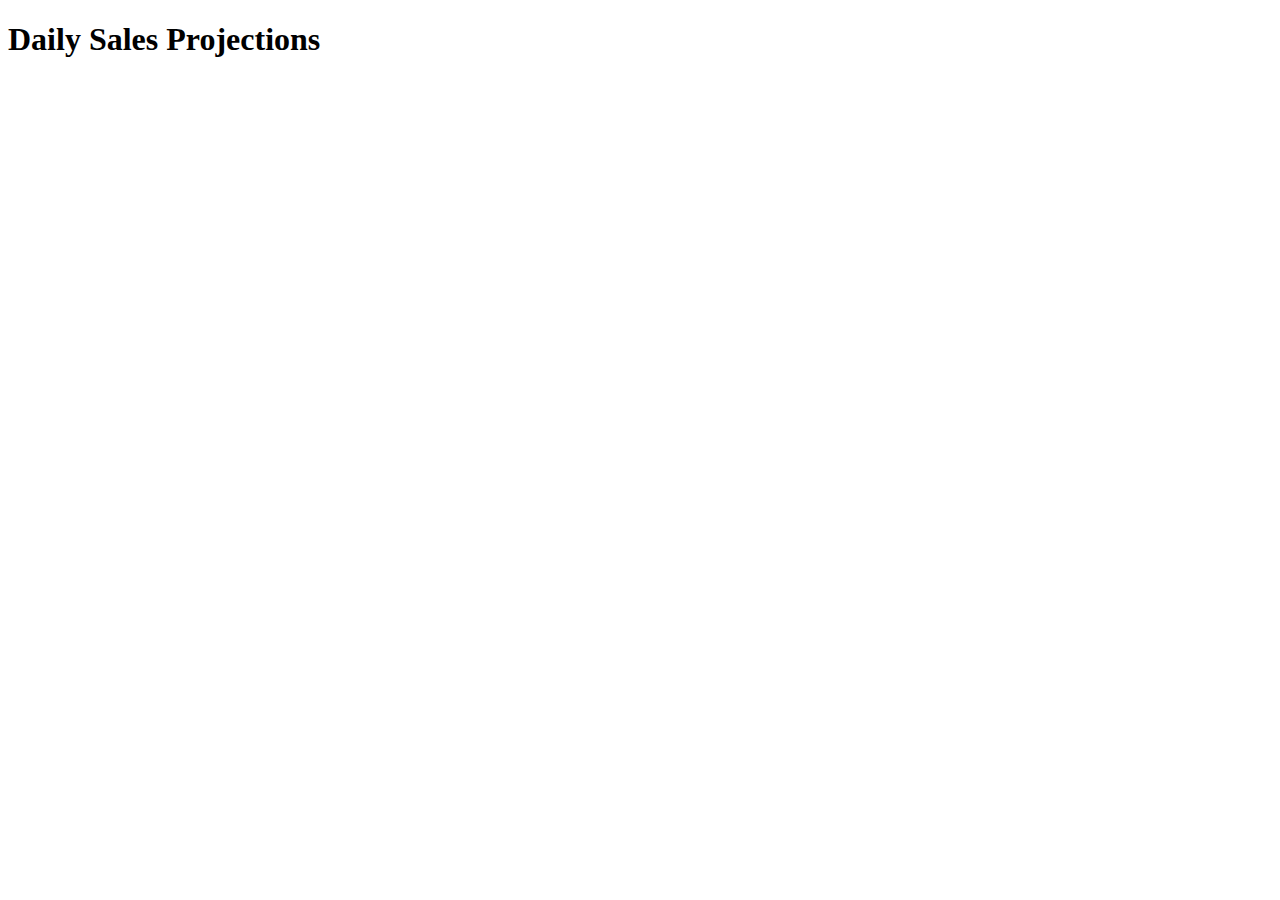
==== index.html @ 95c08f30 "created objects" ====
<!DOCTYPE html>
<html lang="en">
<head>
    <title>Cookie Stand</title>
    <link href="style.css" type="text/css" rel="stylesheet" />
</head>
<body>
    <h1>Daily Sales Projections</h1>
    <script src="app.js"></script>    
</body>
</html>
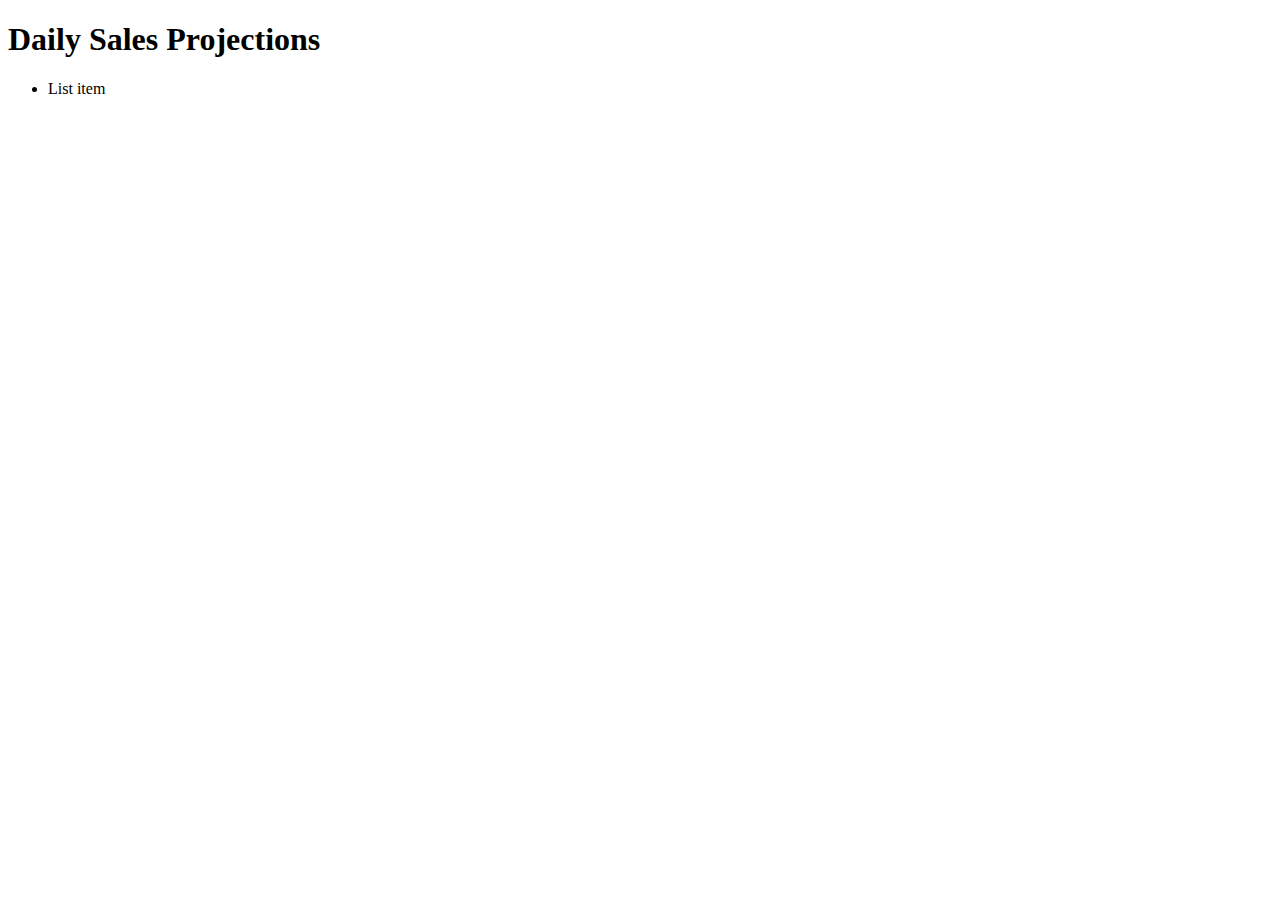
==== commit 8b3a1c93: "new branch, initial commit" ====
--- a/index.html
+++ b/index.html
@@ -6,6 +6,7 @@
 </head>
 <body>
     <h1>Daily Sales Projections</h1>
+    <ul id="store-list"></ul>
     <script src="app.js"></script>    
 </body>
 </html>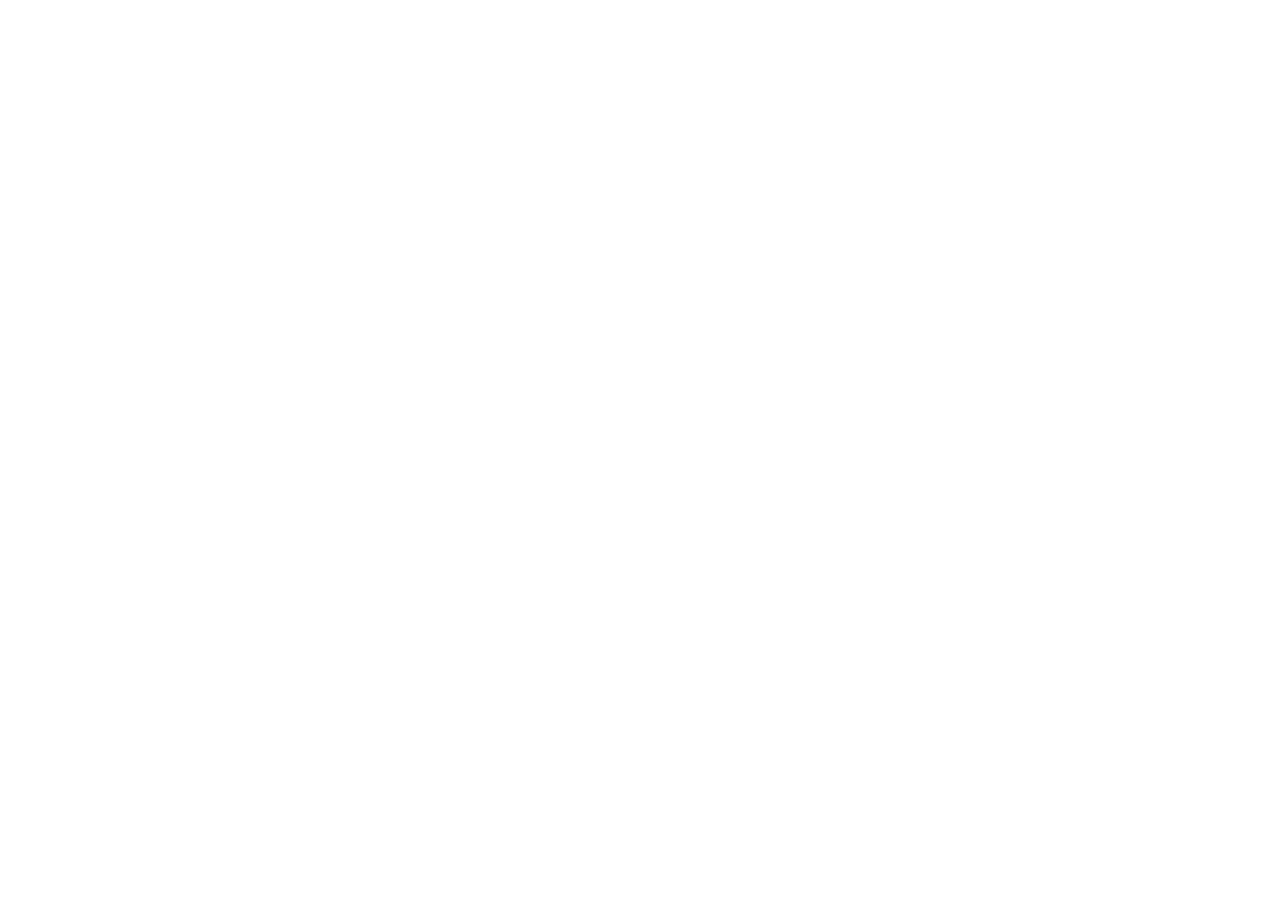
==== commit 4dacfdeb: "add event handler, data appends to table but not sticking" ====
--- a/index.html
+++ b/index.html
@@ -5,8 +5,6 @@
     <link href="style.css" type="text/css" rel="stylesheet" />
 </head>
 <body>
-    <h1>Daily Sales Projections</h1>
-    <ul id="store-list"></ul>
     <script src="app.js"></script>    
 </body>
-</html>+</html>
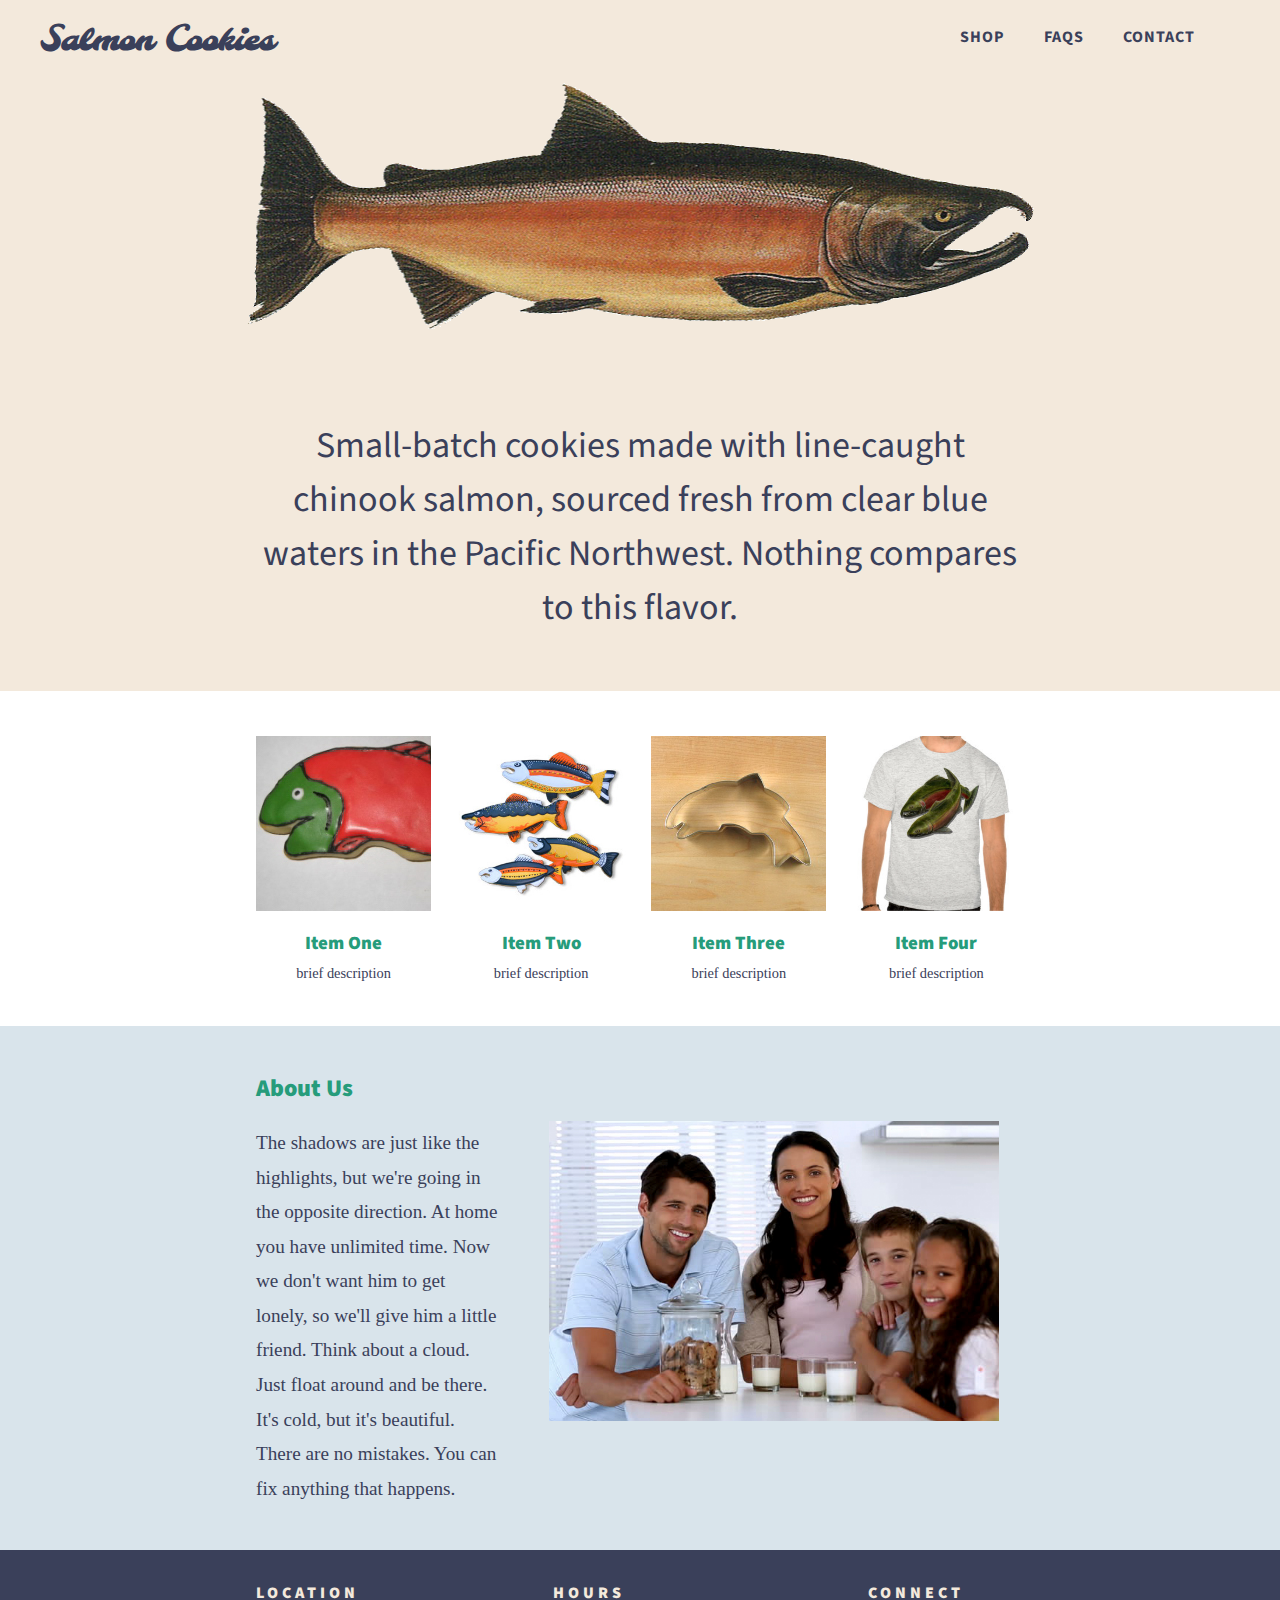
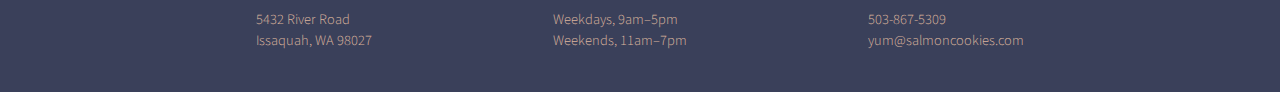
==== commit 46ba66f6: "styled form and table" ====
--- a/index.html
+++ b/index.html
@@ -1,10 +1,87 @@
 <!DOCTYPE html>
 <html lang="en">
 <head>
-    <title>Cookie Stand</title>
+    <title>Salmon Cookies</title>
     <link href="style.css" type="text/css" rel="stylesheet" />
+    <link href="https://fonts.googleapis.com/css?family=Molle:400i|Source+Sans+Pro:300,400,700,900" rel="stylesheet">
+    
 </head>
 <body>
+        <header>
+            <div>
+                <h1>Salmon Cookies</h1>
+            </div>
+            <div id="nav">
+                <ul>
+                    <li>shop</li>  
+                    <li>FAQs</li>
+                    <li>contact</li>
+                </ul>
+            </div>
+        </header>
+            <main>    
+                <div id="welcome">
+                    <section id="welcome-content">
+                            <p class="intro">Small-batch cookies made with line-caught chinook salmon, sourced fresh from clear blue waters in the Pacific Northwest. Nothing compares to this flavor.</p>
+                    </section>
+                </div>
+
+                <div id="shop">
+                    <section id="shop-content">
+                        <div>
+                            <img src="images/frosted-cookie.jpg" alt="cookie">
+                            <h3>Item One</h3>
+                            <p>brief description</p>
+                        </div>
+                        <div>
+                            <img src="images/pins.jpg" alt="enamel pins">
+                            <h3>Item Two</h3>
+                            <p>brief description</p>
+                        </div>
+                        <div>
+                            <img src="images/cutter.jpg" alt="cookie cutter">
+                            <h3>Item Three</h3>
+                            <p>brief description</p>
+                        </div>
+                        <div>
+                            <img src="images/shirt.jpg" alt="tshirt">
+                            <h3>Item Four</h3>
+                            <p>brief description</p>
+                        </div>
+                    </section>
+                </div>
+
+                <div id="about">
+                    <section id="about-content">
+                        <article>
+                            <h2>About Us</h2>
+                            <p>The shadows are just like the highlights, but we're going in the opposite direction. At home you have unlimited time. Now we don't want him to get lonely, so we'll give him a little friend. Think about a cloud. Just float around and be there. It's cold, but it's beautiful. There are no mistakes. You can fix anything that happens.</p>
+                        </article>
+                        <div id="about-image">
+                            <img src="images/family1.jpg" alt="Our salmon cookie family" class="align-right">
+                        </div>
+                    </section>
+                </div>    
+            </main>   
+            <footer>
+                <div id="wrapper">
+                    <div>
+                        <h4>Location</h4>
+                        <p>5432 River Road</p>
+                        <p>Issaquah, WA 98027</p>
+                    </div>
+                    <div>
+                        <h4>Hours</h4>
+                        <p>Weekdays, 9am–5pm</p>
+                        <p>Weekends, 11am–7pm</p>
+                    </div>
+                    <div>
+                        <h4>Connect</h4>
+                        <p>503-867-5309</p>
+                        <p><a href="mailto:yum@salmoncookies.com">yum@salmoncookies.com</a></p>
+                    </div>
+                </div>
+            </footer>
     <script src="app.js"></script>    
 </body>
 </html>
--- a/style.css
+++ b/style.css
@@ -0,0 +1,248 @@
+body {
+    background-color: #F3E9DC;
+    margin: 0;
+}
+
+header {
+    padding: 0 0 0 40px;
+    display: flex;
+    justify-content: space-between;
+}
+
+header h1 {
+    font-family: 'Molle', cursive;
+    color: #3A405A;
+}
+
+h1, h2, h3, h4, h5, h6 {
+    font-family: 'Source Sans Pro', sans-serif;    
+    font-weight: 900;
+    color: #269C7B;
+}
+
+p {
+    font-family: Palatino, "Palatino Linotype", "Palatino LT STD", "Book Antiqua", Georgia, serif;
+    font-size: 1.2em;
+    line-height: 1.8em;
+    color: #3A405A;
+}
+
+.intro {
+    font-family: 'Source Sans Pro', sans-serif;    
+    font-size: 2.25em;
+    line-height: 1.5em;
+    text-align: center;    
+}
+
+#nav {
+    margin-top: 10px;
+    margin-right: 50px;
+}
+
+#nav li {
+    font-family: 'Source Sans Pro', sans-serif;
+    font-weight: 700;
+    text-transform: uppercase;
+    letter-spacing: 1px;
+    color: #3A405A;
+    list-style-type: none;
+    display: inline;   
+    padding-right: 35px; 
+}
+
+#welcome {
+    background-image: url("images/salmon.png");
+    background-repeat: no-repeat;
+    background-position: center top;
+}
+
+#welcome-content {
+    background-image: url("images/salmon.png");
+    background-repeat: no-repeat;
+    background-position: center top;
+    width: 60%;    
+    margin: 0 auto;
+    padding-top: 300px;
+    padding-bottom: 20px;
+}
+
+#shop {
+    background-color: #ffffff;
+}
+
+#shop-content {
+    width: 60%;    
+    margin: 0 auto;
+    display: flex;
+    justify-content: space-between;
+    padding-top: 45px;
+    padding-bottom: 25px;
+}
+
+#shop h3 {
+    margin-top: 15px;
+    margin-bottom: 0;
+    text-align: center;
+}
+
+#shop p {
+    font-size: .9em;
+    margin-top: 5px;
+    text-align: center;
+}
+
+#shop img {
+    width: 175px;
+    height: 175px;
+}
+
+#about {
+    background-color: #D9E4EB;
+}
+
+#about-content {
+    width: 60%;    
+    margin: 0 auto;
+    display: flex;
+    justify-content: space-between;
+    padding-top: 25px;
+    padding-bottom: 25px;
+}
+
+#about-image {
+    margin-top: 70px;
+    margin-left: 25px;
+    margin-right: 25px;
+}
+
+img.align-right {
+    float: right;
+    margin-left: 25px;
+    width: 450px;
+    height: 300px;
+}
+
+footer {   
+    background-color: #3A405A;
+}
+
+#wrapper {
+    display: flex;
+    justify-content: space-between;    
+    width: 60%;    
+    margin: 0px auto;
+    padding-top: 10px;
+    padding-bottom: 40px;
+}
+
+footer h4 {
+    text-transform: uppercase;
+    letter-spacing: 4px;
+    color: #F3E9DC;
+    margin-bottom: 5px;
+}
+
+footer p {
+    font-family: 'Source Sans Pro', sans-serif;        
+    font-weight: 300;    
+    font-size: .9em;
+    line-height: 1.5em;
+    color: #DAB49D;
+    margin: 0;
+}
+
+footer a {
+    color: #DAB49D;
+    text-decoration: none;
+}
+
+footer a:hover {
+    color: #F3E9DC;
+}
+
+/* Employee / Sales Page */
+
+#sales {
+    width: 60%;    
+    margin: 0 auto;
+    padding-top: 45px;
+    padding-bottom: 25px;
+}
+
+#sales h1 {
+    margin-top: 50px;
+}
+
+tbody {
+    font-family: 'Source Sans Pro', sans-serif;  
+    color: #3A405A;    
+}
+
+th {
+    font-family: 'Source Sans Pro', sans-serif;  
+    font-weight: 700;
+    color: #3A405A;  
+    padding: 7px, 20px, 10px, 20px;
+    text-align: right;
+}
+
+tr {
+    border-top: .5px solid #A6A6A8;
+    border-bottom: .5px solid #A6A6A8;
+}
+
+td {
+    padding: 5px, 25px, 5px, 25px;
+    text-align: right;
+}
+
+form {
+    font-family: 'Source Sans Pro', sans-serif;  
+    margin: 0, auto;
+    text-align: left;
+}
+
+fieldset {
+    background-color: #D9E4EB;
+    border: none;
+    border-radius: 20px;
+}
+
+label {
+    display: block;
+    padding-top: 15px;
+    padding-bottom: 5px;
+    margin-left: 15px;
+}
+
+legend {
+    font-family: 'Source Sans Pro', sans-serif;    
+    font-weight: 900;
+    color: #269C7B;
+    background-color: #ffffff;
+    padding: 15px;
+    
+}
+
+input {
+    margin-left: 15px;
+    padding: 5px;
+    border: none;
+}
+
+button {
+    display: block;
+    font-family: 'Source Sans Pro', sans-serif; 
+    font-weight: 700;
+    text-transform: uppercase;
+    letter-spacing: 1px; 
+    color: #F3E9DC;   
+    background-color: #269C7B;
+    padding: 10px;
+    margin-top: 20px;
+    margin-bottom: 10px;
+    margin-left: 15px;
+    border: none;
+    text-align: center;
+
+}